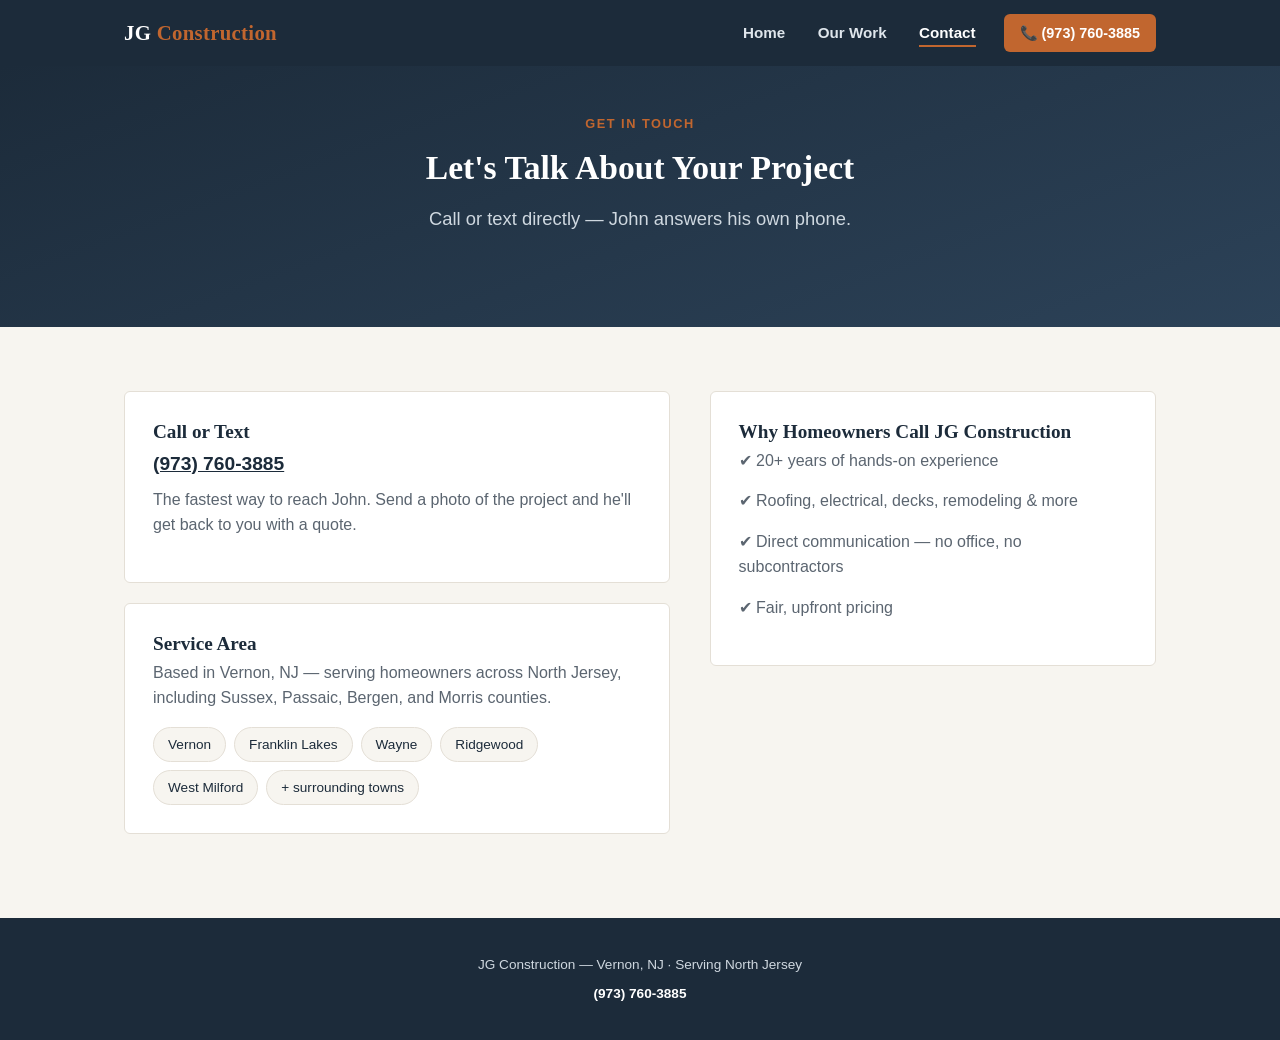
==== contact.html @ a0eb36b0 "Initial JG Construction site: home, work gallery, contact Co-Authored-By: Claude Sonnet 5 <noreply@a" ====
<!DOCTYPE html>
<html lang="en">
<head>
<meta charset="UTF-8">
<meta name="viewport" content="width=device-width, initial-scale=1.0">
<title>Contact | JG Construction</title>
<meta name="description" content="Contact JG Construction for roofing, electrical, deck, and remodeling work in North Jersey. Call or text (973) 760-3885.">
<link rel="stylesheet" href="css/style.css">
</head>
<body>

<header class="site-header">
  <div class="wrap">
    <a class="brand" href="index.html">JG <span>Construction</span></a>
    <div style="display:flex; align-items:center;">
      <nav class="main-nav">
        <a href="index.html">Home</a>
        <a href="work.html">Our Work</a>
        <a href="contact.html" class="active">Contact</a>
      </nav>
      <a class="header-phone" href="tel:9737603885">📞 (973) 760-3885</a>
    </div>
  </div>
</header>

<section class="hero" style="padding: 48px 0 56px;">
  <div class="wrap">
    <div class="eyebrow">Get In Touch</div>
    <h1 style="font-size:2.1rem;">Let's Talk About Your Project</h1>
    <p class="tagline">Call or text directly — John answers his own phone.</p>
  </div>
</section>

<section>
  <div class="wrap contact-grid">
    <div>
      <div class="contact-card">
        <h3>Call or Text</h3>
        <div class="value"><a href="tel:9737603885">(973) 760-3885</a></div>
        <p style="margin-top:10px;">The fastest way to reach John. Send a photo of the project and he'll get back to you with a quote.</p>
      </div>

      <div class="contact-card">
        <h3>Service Area</h3>
        <p>Based in Vernon, NJ — serving homeowners across North Jersey, including Sussex, Passaic, Bergen, and Morris counties.</p>
        <ul class="area-list">
          <li>Vernon</li>
          <li>Franklin Lakes</li>
          <li>Wayne</li>
          <li>Ridgewood</li>
          <li>West Milford</li>
          <li>+ surrounding towns</li>
        </ul>
      </div>
    </div>

    <div>
      <div class="contact-card">
        <h3>Why Homeowners Call JG Construction</h3>
        <p>✔ 20+ years of hands-on experience</p>
        <p>✔ Roofing, electrical, decks, remodeling &amp; more</p>
        <p>✔ Direct communication — no office, no subcontractors</p>
        <p>✔ Fair, upfront pricing</p>
      </div>
    </div>
  </div>
</section>

<footer class="site-footer">
  <div class="wrap">
    <p style="color:#cfd8e0; margin-bottom:8px;">JG Construction — Vernon, NJ &middot; Serving North Jersey</p>
    <a href="tel:9737603885">(973) 760-3885</a>
  </div>
</footer>

</body>
</html>
---- css/style.css ----
/* JG Construction — shared styles */

:root {
  --navy: #1c2b3a;
  --navy-light: #2c4258;
  --cream: #f7f5f0;
  --paper: #ffffff;
  --ink: #23272b;
  --muted: #5b6570;
  --accent: #c1662f;
  --accent-dark: #9e4f22;
  --border: #e4dfd6;
  --radius: 6px;
  --max: 1080px;
}

* { box-sizing: border-box; }

html { scroll-behavior: smooth; }

body {
  margin: 0;
  background: var(--cream);
  color: var(--ink);
  font-family: -apple-system, BlinkMacSystemFont, "Segoe UI", Roboto, Helvetica, Arial, sans-serif;
  line-height: 1.55;
}

h1, h2, h3 {
  font-family: Georgia, "Times New Roman", serif;
  color: var(--navy);
  line-height: 1.2;
  margin: 0 0 0.5em;
}

h1 { font-size: 2.4rem; }
h2 { font-size: 1.8rem; }
h3 { font-size: 1.2rem; }

p { margin: 0 0 1em; color: var(--muted); }

a { color: inherit; }

img { max-width: 100%; display: block; }

.wrap {
  max-width: var(--max);
  margin: 0 auto;
  padding: 0 24px;
}

/* Header / nav */
.site-header {
  background: var(--navy);
  color: #fff;
  position: sticky;
  top: 0;
  z-index: 20;
}

.site-header .wrap {
  display: flex;
  align-items: center;
  justify-content: space-between;
  padding-top: 14px;
  padding-bottom: 14px;
}

.brand {
  font-family: Georgia, serif;
  font-size: 1.3rem;
  font-weight: bold;
  color: #fff;
  text-decoration: none;
  letter-spacing: 0.3px;
}

.brand span { color: var(--accent); }

nav.main-nav a {
  color: #dfe6ec;
  text-decoration: none;
  margin-left: 28px;
  font-size: 0.95rem;
  font-weight: 600;
  padding-bottom: 4px;
  border-bottom: 2px solid transparent;
}

nav.main-nav a:hover,
nav.main-nav a.active {
  color: #fff;
  border-bottom-color: var(--accent);
}

.header-phone {
  display: none;
}

@media (min-width: 640px) {
  .header-phone {
    display: inline-block;
    margin-left: 28px;
    background: var(--accent);
    color: #fff;
    padding: 8px 16px;
    border-radius: var(--radius);
    font-weight: 700;
    text-decoration: none;
    font-size: 0.9rem;
    white-space: nowrap;
  }
  .header-phone:hover { background: var(--accent-dark); }
}

/* Hero */
.hero {
  background: linear-gradient(160deg, var(--navy) 0%, var(--navy-light) 100%);
  color: #fff;
  padding: 72px 0 88px;
}

.hero .wrap { max-width: 760px; text-align: center; }

.hero h1 { color: #fff; font-size: 2.6rem; }

.hero .tagline {
  color: #cfd8e0;
  font-size: 1.15rem;
  margin-bottom: 2em;
}

.hero .eyebrow {
  text-transform: uppercase;
  letter-spacing: 1.5px;
  font-size: 0.8rem;
  color: var(--accent);
  font-weight: 700;
  margin-bottom: 14px;
}

.btn {
  display: inline-block;
  background: var(--accent);
  color: #fff;
  padding: 14px 28px;
  border-radius: var(--radius);
  text-decoration: none;
  font-weight: 700;
  font-size: 1rem;
  transition: background 0.15s ease;
}

.btn:hover { background: var(--accent-dark); }

.btn.secondary {
  background: transparent;
  border: 2px solid rgba(255,255,255,0.5);
  color: #fff;
  margin-left: 12px;
}

.btn.secondary:hover { border-color: #fff; background: rgba(255,255,255,0.08); }

/* Sections */
section { padding: 64px 0; }

section.alt { background: var(--paper); }

.section-head { text-align: center; max-width: 620px; margin: 0 auto 40px; }

.section-head .eyebrow {
  text-transform: uppercase;
  letter-spacing: 1.5px;
  font-size: 0.78rem;
  color: var(--accent);
  font-weight: 700;
  margin-bottom: 10px;
}

/* Services grid */
.grid {
  display: grid;
  grid-template-columns: repeat(auto-fit, minmax(220px, 1fr));
  gap: 24px;
}

.card {
  background: var(--paper);
  border: 1px solid var(--border);
  border-radius: var(--radius);
  padding: 28px 24px;
}

.card .icon { font-size: 1.8rem; margin-bottom: 12px; }

.card h3 { margin-bottom: 8px; }

.card p { margin-bottom: 0; font-size: 0.95rem; }

/* Why us stats */
.stats {
  display: grid;
  grid-template-columns: repeat(auto-fit, minmax(160px, 1fr));
  gap: 24px;
  text-align: center;
  margin-top: 40px;
}

.stat .num {
  font-family: Georgia, serif;
  font-size: 2.2rem;
  color: var(--accent);
  font-weight: bold;
}

.stat .label {
  color: var(--muted);
  font-size: 0.9rem;
  text-transform: uppercase;
  letter-spacing: 0.5px;
}

/* Testimonial */
.testimonial {
  background: var(--navy);
  color: #fff;
  border-radius: var(--radius);
  padding: 40px;
  max-width: 720px;
  margin: 0 auto;
  text-align: center;
}

.testimonial blockquote {
  font-family: Georgia, serif;
  font-size: 1.3rem;
  font-style: italic;
  margin: 0 0 20px;
  color: #fff;
}

.testimonial cite {
  color: var(--accent);
  font-style: normal;
  font-weight: 700;
  font-size: 0.9rem;
}

/* Gallery */
.filter-bar {
  display: flex;
  flex-wrap: wrap;
  gap: 10px;
  justify-content: center;
  margin-bottom: 36px;
}

.filter-bar button {
  background: var(--paper);
  border: 1px solid var(--border);
  border-radius: 999px;
  padding: 8px 18px;
  font-size: 0.9rem;
  font-weight: 600;
  color: var(--navy);
  cursor: pointer;
}

.filter-bar button:hover { border-color: var(--accent); }

.filter-bar button.active {
  background: var(--navy);
  border-color: var(--navy);
  color: #fff;
}

.gallery-grid {
  display: grid;
  grid-template-columns: repeat(auto-fill, minmax(260px, 1fr));
  gap: 20px;
}

.photo-card {
  background: var(--paper);
  border: 1px solid var(--border);
  border-radius: var(--radius);
  overflow: hidden;
}

.photo-card img {
  width: 100%;
  height: 200px;
  object-fit: cover;
}

.photo-card .caption {
  padding: 14px 16px;
}

.photo-card .caption .cat {
  color: var(--accent);
  text-transform: uppercase;
  font-size: 0.72rem;
  font-weight: 700;
  letter-spacing: 0.5px;
}

.photo-card .caption p {
  margin: 6px 0 0;
  font-size: 0.9rem;
  color: var(--ink);
}

.placeholder-card {
  border: 2px dashed var(--border);
  border-radius: var(--radius);
  padding: 36px 20px;
  text-align: center;
  color: var(--muted);
  background: var(--paper);
}

.placeholder-card .icon { font-size: 1.8rem; margin-bottom: 8px; }

/* Contact page */
.contact-grid {
  display: grid;
  grid-template-columns: 1.1fr 0.9fr;
  gap: 40px;
}

@media (max-width: 760px) {
  .contact-grid { grid-template-columns: 1fr; }
}

.contact-card {
  background: var(--paper);
  border: 1px solid var(--border);
  border-radius: var(--radius);
  padding: 28px;
  margin-bottom: 20px;
}

.contact-card h3 { margin-bottom: 6px; }

.contact-card .value {
  font-size: 1.2rem;
  font-weight: 700;
  color: var(--navy);
}

.area-list {
  list-style: none;
  padding: 0;
  margin: 0;
  display: flex;
  flex-wrap: wrap;
  gap: 8px;
}

.area-list li {
  background: var(--cream);
  border: 1px solid var(--border);
  padding: 6px 14px;
  border-radius: 999px;
  font-size: 0.85rem;
  color: var(--navy);
}

/* Footer */
footer.site-footer {
  background: var(--navy);
  color: #cfd8e0;
  padding: 36px 0;
  text-align: center;
  font-size: 0.85rem;
}

footer.site-footer a { color: #fff; text-decoration: none; font-weight: 600; }

/* Mobile nav simplification */
@media (max-width: 560px) {
  nav.main-nav a { margin-left: 14px; font-size: 0.85rem; }
  .hero h1 { font-size: 2rem; }
  .btn.secondary { display: block; margin: 12px auto 0; width: fit-content; }
}
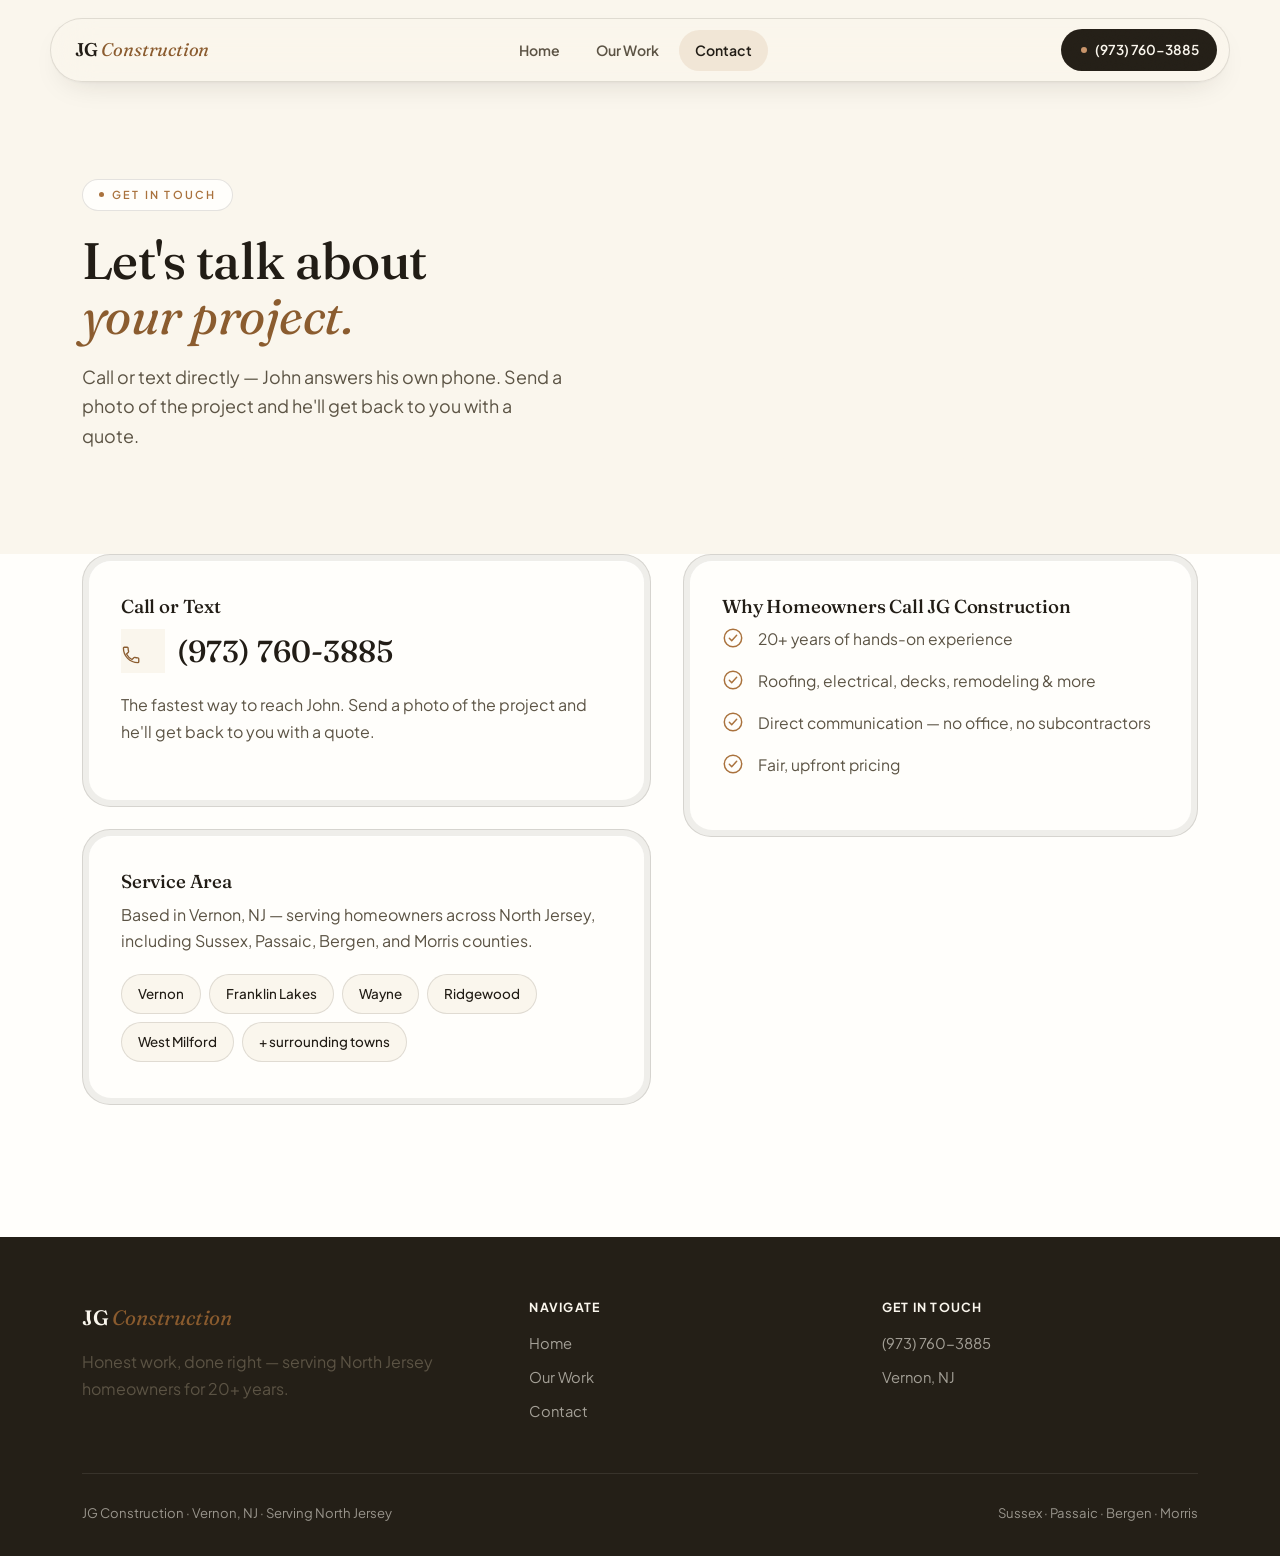
==== commit 93aabcef: "Promote Premium redesign to live site, group before/after into project cards, add bathroom project, " ====
--- a/contact.html
+++ b/contact.html
@@ -5,62 +5,102 @@
 <meta name="viewport" content="width=device-width, initial-scale=1.0">
 <title>Contact | JG Construction</title>
 <meta name="description" content="Contact JG Construction for roofing, electrical, deck, and remodeling work in North Jersey. Call or text (973) 760-3885.">
+<link rel="preconnect" href="https://fonts.googleapis.com">
+<link rel="preconnect" href="https://fonts.gstatic.com" crossorigin>
+<link href="https://fonts.googleapis.com/css2?family=Fraunces:ital,opsz,wght@0,9..144,300;0,9..144,400;0,9..144,500;0,9..144,600;0,9..144,700;1,9..144,400;1,9..144,500&family=Plus+Jakarta+Sans:wght@400;500;600;700;800&display=swap" rel="stylesheet">
 <link rel="stylesheet" href="css/style.css">
 </head>
 <body>
 
-<header class="site-header">
-  <div class="wrap">
-    <a class="brand" href="index.html">JG <span>Construction</span></a>
-    <div style="display:flex; align-items:center;">
-      <nav class="main-nav">
-        <a href="index.html">Home</a>
-        <a href="work.html">Our Work</a>
-        <a href="contact.html" class="active">Contact</a>
-      </nav>
-      <a class="header-phone" href="tel:9737603885">📞 (973) 760-3885</a>
+<div class="grain"></div>
+
+<div class="nav-shell">
+  <div class="nav-island">
+    <a class="brand" href="index.html">JG <em>Construction</em></a>
+    <nav class="main-nav">
+      <a href="index.html">Home</a>
+      <a href="work.html">Our Work</a>
+      <a href="contact.html" class="active">Contact</a>
+    </nav>
+    <div class="nav-cta">
+      <a class="header-phone" href="tel:9737603885"><span class="dot"></span>(973) 760-3885</a>
+      <button class="hamburger" aria-label="Toggle menu"><span></span><span></span><span></span></button>
     </div>
   </div>
-</header>
+</div>
 
-<section class="hero" style="padding: 48px 0 56px;">
+<div class="mobile-menu">
+  <a href="index.html">Home</a>
+  <a href="work.html">Our Work</a>
+  <a href="contact.html">Contact</a>
+  <a class="m-phone" href="tel:9737603885">(973) 760-3885</a>
+</div>
+
+<section class="hero" style="padding-bottom: 64px;">
   <div class="wrap">
-    <div class="eyebrow">Get In Touch</div>
-    <h1 style="font-size:2.1rem;">Let's Talk About Your Project</h1>
-    <p class="tagline">Call or text directly — John answers his own phone.</p>
+    <div class="hero-copy reveal is-visible" style="max-width:640px;">
+      <div class="eyebrow">Get In Touch</div>
+      <h1 style="font-size:clamp(2.3rem, 4vw, 3.4rem);">Let's talk about<br><em>your project.</em></h1>
+      <p class="lede">Call or text directly — John answers his own phone. Send a photo of the project and he'll get back to you with a quote.</p>
+    </div>
   </div>
 </section>
 
-<section>
+<section class="paper" style="padding-top:0;">
   <div class="wrap contact-grid">
     <div>
-      <div class="contact-card">
-        <h3>Call or Text</h3>
-        <div class="value"><a href="tel:9737603885">(973) 760-3885</a></div>
-        <p style="margin-top:10px;">The fastest way to reach John. Send a photo of the project and he'll get back to you with a quote.</p>
+      <div class="contact-card reveal">
+        <div class="card-inner">
+          <h3>Call or Text</h3>
+          <a class="value" href="tel:9737603885">
+            <span class="icon-circle" style="background:var(--cream); width:44px; height:44px;">
+              <svg viewBox="0 0 24 24" fill="none" stroke="#8A5B2E" stroke-width="1.6" stroke-linecap="round" stroke-linejoin="round" style="width:20px;height:20px;"><path d="M6.6 10.8c1.4 2.8 3.8 5.2 6.6 6.6l2.2-2.2c.3-.3.7-.4 1.1-.3 1.2.4 2.5.6 3.8.6.6 0 1 .4 1 1v3.6c0 .6-.4 1-1 1C10.6 21.1 2.9 13.4 2.9 3.7c0-.6.4-1 1-1h3.6c.6 0 1 .4 1 1 0 1.3.2 2.6.6 3.8.1.4 0 .8-.3 1.1L6.6 10.8Z"/></svg>
+            </span>
+            (973) 760-3885
+          </a>
+          <p style="margin-top:16px;">The fastest way to reach John. Send a photo of the project and he'll get back to you with a quote.</p>
+        </div>
       </div>
 
-      <div class="contact-card">
-        <h3>Service Area</h3>
-        <p>Based in Vernon, NJ — serving homeowners across North Jersey, including Sussex, Passaic, Bergen, and Morris counties.</p>
-        <ul class="area-list">
-          <li>Vernon</li>
-          <li>Franklin Lakes</li>
-          <li>Wayne</li>
-          <li>Ridgewood</li>
-          <li>West Milford</li>
-          <li>+ surrounding towns</li>
-        </ul>
+      <div class="contact-card reveal reveal-2">
+        <div class="card-inner">
+          <h3>Service Area</h3>
+          <p>Based in Vernon, NJ — serving homeowners across North Jersey, including Sussex, Passaic, Bergen, and Morris counties.</p>
+          <ul class="area-list">
+            <li>Vernon</li>
+            <li>Franklin Lakes</li>
+            <li>Wayne</li>
+            <li>Ridgewood</li>
+            <li>West Milford</li>
+            <li>+ surrounding towns</li>
+          </ul>
+        </div>
       </div>
     </div>
 
     <div>
-      <div class="contact-card">
-        <h3>Why Homeowners Call JG Construction</h3>
-        <p>✔ 20+ years of hands-on experience</p>
-        <p>✔ Roofing, electrical, decks, remodeling &amp; more</p>
-        <p>✔ Direct communication — no office, no subcontractors</p>
-        <p>✔ Fair, upfront pricing</p>
+      <div class="contact-card reveal reveal-3">
+        <div class="card-inner">
+          <h3>Why Homeowners Call JG Construction</h3>
+          <div class="check-list">
+            <div class="check-item">
+              <svg viewBox="0 0 24 24" fill="none" stroke="currentColor" stroke-width="1.6" stroke-linecap="round" stroke-linejoin="round"><circle cx="12" cy="12" r="9.5"/><path d="m8 12.3 2.6 2.6 5.4-5.8"/></svg>
+              <span>20+ years of hands-on experience</span>
+            </div>
+            <div class="check-item">
+              <svg viewBox="0 0 24 24" fill="none" stroke="currentColor" stroke-width="1.6" stroke-linecap="round" stroke-linejoin="round"><circle cx="12" cy="12" r="9.5"/><path d="m8 12.3 2.6 2.6 5.4-5.8"/></svg>
+              <span>Roofing, electrical, decks, remodeling &amp; more</span>
+            </div>
+            <div class="check-item">
+              <svg viewBox="0 0 24 24" fill="none" stroke="currentColor" stroke-width="1.6" stroke-linecap="round" stroke-linejoin="round"><circle cx="12" cy="12" r="9.5"/><path d="m8 12.3 2.6 2.6 5.4-5.8"/></svg>
+              <span>Direct communication — no office, no subcontractors</span>
+            </div>
+            <div class="check-item">
+              <svg viewBox="0 0 24 24" fill="none" stroke="currentColor" stroke-width="1.6" stroke-linecap="round" stroke-linejoin="round"><circle cx="12" cy="12" r="9.5"/><path d="m8 12.3 2.6 2.6 5.4-5.8"/></svg>
+              <span>Fair, upfront pricing</span>
+            </div>
+          </div>
+        </div>
       </div>
     </div>
   </div>
@@ -68,10 +108,30 @@
 
 <footer class="site-footer">
   <div class="wrap">
-    <p style="color:#cfd8e0; margin-bottom:8px;">JG Construction — Vernon, NJ &middot; Serving North Jersey</p>
-    <a href="tel:9737603885">(973) 760-3885</a>
+    <div class="footer-grid">
+      <div>
+        <a class="brand" href="index.html">JG <em>Construction</em></a>
+        <p>Honest work, done right — serving North Jersey homeowners for 20+ years.</p>
+      </div>
+      <div class="footer-col">
+        <h4>Navigate</h4>
+        <a href="index.html">Home</a>
+        <a href="work.html">Our Work</a>
+        <a href="contact.html">Contact</a>
+      </div>
+      <div class="footer-col">
+        <h4>Get In Touch</h4>
+        <a href="tel:9737603885">(973) 760-3885</a>
+        <p>Vernon, NJ</p>
+      </div>
+    </div>
+    <div class="footer-bottom">
+      <span>JG Construction &middot; Vernon, NJ &middot; Serving North Jersey</span>
+      <span>Sussex &middot; Passaic &middot; Bergen &middot; Morris</span>
+    </div>
   </div>
 </footer>
 
+<script src="js/motion.js"></script>
 </body>
 </html>
--- a/css/style.css
+++ b/css/style.css
@@ -1,359 +1,879 @@
-/* JG Construction — shared styles */
+/* ==========================================================================
+   JG Construction — Premium / High-End redesign
+   Editorial Luxury vibe · Asymmetrical Bento + Editorial Split layout
+   ========================================================================== */
 
 :root {
-  --navy: #1c2b3a;
-  --navy-light: #2c4258;
-  --cream: #f7f5f0;
-  --paper: #ffffff;
-  --ink: #23272b;
-  --muted: #5b6570;
-  --accent: #c1662f;
-  --accent-dark: #9e4f22;
-  --border: #e4dfd6;
-  --radius: 6px;
-  --max: 1080px;
+  /* Warm editorial palette — espresso, brass, cream. No navy, no orange-red. */
+  --cream:        #FAF6ED;
+  --paper:        #FFFEFB;
+  --ink:          #211C15;
+  --ink-soft:     #5B5344;
+  --ink-faint:    #8A8171;
+  --espresso:     #241F17;
+  --espresso-2:   #332B1F;
+  --brass:        #A9713C;
+  --brass-dark:   #8A5B2E;
+  --brass-light:  #C9946A;
+  --hairline:     rgba(33, 28, 21, 0.12);
+  --hairline-soft:rgba(33, 28, 21, 0.07);
+  --hairline-inv: rgba(250, 246, 237, 0.16);
+  --hairline-inv-soft: rgba(250, 246, 237, 0.09);
+
+  --radius-lg: 28px;
+  --radius-md: 20px;
+  --radius-sm: 12px;
+  --radius-pill: 999px;
+
+  --max: 1180px;
+  --ease: cubic-bezier(0.32, 0.72, 0, 1);
+  --ease-soft: cubic-bezier(0.16, 1, 0.3, 1);
 }
 
 * { box-sizing: border-box; }
 
-html { scroll-behavior: smooth; }
+html {
+  scroll-behavior: smooth;
+}
 
 body {
   margin: 0;
   background: var(--cream);
+  color: var(--ink-soft);
+  font-family: "Plus Jakarta Sans", -apple-system, BlinkMacSystemFont, "Segoe UI", sans-serif;
+  font-size: 16px;
+  line-height: 1.65;
+  -webkit-font-smoothing: antialiased;
+  overflow-x: hidden;
+}
+
+h1, h2, h3, h4 {
+  font-family: "Fraunces", Georgia, serif;
   color: var(--ink);
-  font-family: -apple-system, BlinkMacSystemFont, "Segoe UI", Roboto, Helvetica, Arial, sans-serif;
-  line-height: 1.55;
-}
-
-h1, h2, h3 {
-  font-family: Georgia, "Times New Roman", serif;
-  color: var(--navy);
-  line-height: 1.2;
+  line-height: 1.08;
+  font-weight: 500;
+  letter-spacing: -0.01em;
   margin: 0 0 0.5em;
 }
 
-h1 { font-size: 2.4rem; }
-h2 { font-size: 1.8rem; }
-h3 { font-size: 1.2rem; }
-
-p { margin: 0 0 1em; color: var(--muted); }
-
-a { color: inherit; }
+h1 em, h2 em, .serif-italic {
+  font-style: italic;
+  font-weight: 400;
+  color: var(--brass-dark);
+}
+
+p { margin: 0 0 1.2em; color: var(--ink-soft); }
+
+a { color: inherit; text-decoration: none; }
 
 img { max-width: 100%; display: block; }
 
 .wrap {
   max-width: var(--max);
   margin: 0 auto;
-  padding: 0 24px;
-}
-
-/* Header / nav */
-.site-header {
-  background: var(--navy);
-  color: #fff;
+  padding: 0 32px;
+}
+
+.eyebrow {
+  display: inline-flex;
+  align-items: center;
+  gap: 8px;
+  text-transform: uppercase;
+  letter-spacing: 0.2em;
+  font-size: 11px;
+  font-weight: 600;
+  color: var(--brass);
+  padding: 6px 16px;
+  border: 1px solid var(--hairline);
+  border-radius: var(--radius-pill);
+  background: var(--paper);
+  margin-bottom: 22px;
+}
+
+.eyebrow::before {
+  content: "";
+  width: 5px;
+  height: 5px;
+  border-radius: 50%;
+  background: var(--brass);
+  flex-shrink: 0;
+}
+
+.eyebrow.on-dark {
+  background: rgba(250,246,237,0.06);
+  border-color: var(--hairline-inv);
+  color: var(--brass-light);
+}
+
+/* ---------------- Fluid Island Nav ---------------- */
+.nav-shell {
   position: sticky;
   top: 0;
-  z-index: 20;
-}
-
-.site-header .wrap {
+  z-index: 50;
+  padding: 18px 20px 0;
+  pointer-events: none;
+}
+
+.nav-island {
+  pointer-events: auto;
+  max-width: var(--max);
+  margin: 0 auto;
   display: flex;
   align-items: center;
   justify-content: space-between;
-  padding-top: 14px;
-  padding-bottom: 14px;
+  gap: 20px;
+  background: rgba(250, 246, 237, 0.72);
+  backdrop-filter: blur(20px) saturate(160%);
+  -webkit-backdrop-filter: blur(20px) saturate(160%);
+  border: 1px solid var(--hairline);
+  border-radius: var(--radius-pill);
+  padding: 10px 12px 10px 24px;
+  box-shadow: 0 1px 2px rgba(33,28,21,0.03), 0 12px 32px -16px rgba(33,28,21,0.18);
+  transition: background 0.4s var(--ease);
 }
 
 .brand {
-  font-family: Georgia, serif;
-  font-size: 1.3rem;
-  font-weight: bold;
-  color: #fff;
-  text-decoration: none;
-  letter-spacing: 0.3px;
-}
-
-.brand span { color: var(--accent); }
-
-nav.main-nav a {
-  color: #dfe6ec;
-  text-decoration: none;
-  margin-left: 28px;
-  font-size: 0.95rem;
+  font-family: "Fraunces", serif;
+  font-size: 1.15rem;
   font-weight: 600;
-  padding-bottom: 4px;
-  border-bottom: 2px solid transparent;
-}
-
-nav.main-nav a:hover,
-nav.main-nav a.active {
-  color: #fff;
-  border-bottom-color: var(--accent);
+  color: var(--ink);
+  letter-spacing: -0.01em;
+  white-space: nowrap;
+}
+
+.brand em { font-style: italic; font-weight: 400; color: var(--brass-dark); }
+
+.main-nav {
+  display: none;
+  align-items: center;
+  gap: 4px;
+}
+
+.main-nav a {
+  color: var(--ink-soft);
+  font-size: 0.88rem;
+  font-weight: 600;
+  padding: 9px 16px;
+  border-radius: var(--radius-pill);
+  transition: color 0.3s var(--ease), background 0.3s var(--ease);
+}
+
+.main-nav a:hover { color: var(--ink); background: var(--hairline-soft); }
+
+.main-nav a.active { color: var(--ink); background: rgba(169,113,60,0.12); }
+
+.nav-cta {
+  display: flex;
+  align-items: center;
+  gap: 10px;
 }
 
 .header-phone {
   display: none;
-}
-
-@media (min-width: 640px) {
-  .header-phone {
-    display: inline-block;
-    margin-left: 28px;
-    background: var(--accent);
-    color: #fff;
-    padding: 8px 16px;
-    border-radius: var(--radius);
-    font-weight: 700;
-    text-decoration: none;
-    font-size: 0.9rem;
-    white-space: nowrap;
-  }
-  .header-phone:hover { background: var(--accent-dark); }
-}
-
-/* Hero */
-.hero {
-  background: linear-gradient(160deg, var(--navy) 0%, var(--navy-light) 100%);
-  color: #fff;
-  padding: 72px 0 88px;
-}
-
-.hero .wrap { max-width: 760px; text-align: center; }
-
-.hero h1 { color: #fff; font-size: 2.6rem; }
-
-.hero .tagline {
-  color: #cfd8e0;
-  font-size: 1.15rem;
-  margin-bottom: 2em;
-}
-
-.hero .eyebrow {
-  text-transform: uppercase;
-  letter-spacing: 1.5px;
-  font-size: 0.8rem;
-  color: var(--accent);
-  font-weight: 700;
-  margin-bottom: 14px;
-}
-
+  align-items: center;
+  gap: 8px;
+  background: var(--espresso);
+  color: var(--cream);
+  padding: 10px 18px 10px 20px;
+  border-radius: var(--radius-pill);
+  font-weight: 600;
+  font-size: 0.85rem;
+  white-space: nowrap;
+  transition: transform 0.4s var(--ease), background 0.4s var(--ease);
+}
+
+.header-phone .dot {
+  width: 6px; height: 6px; border-radius: 50%;
+  background: var(--brass-light);
+  flex-shrink: 0;
+}
+
+.header-phone:hover { background: var(--brass-dark); transform: translateY(-1px); }
+
+.hamburger {
+  width: 44px;
+  height: 44px;
+  border-radius: 50%;
+  border: 1px solid var(--hairline);
+  background: var(--paper);
+  display: inline-flex;
+  align-items: center;
+  justify-content: center;
+  cursor: pointer;
+  position: relative;
+  flex-shrink: 0;
+}
+
+.hamburger span {
+  position: absolute;
+  width: 16px;
+  height: 1.5px;
+  background: var(--ink);
+  border-radius: 2px;
+  transition: transform 0.45s var(--ease), opacity 0.3s var(--ease), top 0.45s var(--ease);
+}
+
+.hamburger span:nth-child(1) { top: 17px; }
+.hamburger span:nth-child(2) { top: 23px; }
+.hamburger span:nth-child(3) { top: 29px; }
+
+.nav-open .hamburger span:nth-child(1) { top: 22px; transform: rotate(45deg); }
+.nav-open .hamburger span:nth-child(2) { opacity: 0; }
+.nav-open .hamburger span:nth-child(3) { top: 22px; transform: rotate(-45deg); }
+
+@media (min-width: 900px) {
+  .main-nav { display: flex; }
+  .header-phone { display: inline-flex; }
+  .hamburger { display: none; }
+}
+
+/* Mobile full-screen menu */
+.mobile-menu {
+  position: fixed;
+  inset: 0;
+  z-index: 49;
+  background: rgba(36, 31, 23, 0.88);
+  backdrop-filter: blur(28px);
+  -webkit-backdrop-filter: blur(28px);
+  display: flex;
+  flex-direction: column;
+  align-items: center;
+  justify-content: center;
+  gap: 6px;
+  opacity: 0;
+  visibility: hidden;
+  transition: opacity 0.5s var(--ease), visibility 0.5s;
+}
+
+.nav-open .mobile-menu {
+  opacity: 1;
+  visibility: visible;
+}
+
+.mobile-menu a {
+  font-family: "Fraunces", serif;
+  font-size: 2.1rem;
+  font-weight: 500;
+  color: var(--cream);
+  padding: 12px 0;
+  opacity: 0;
+  transform: translateY(28px);
+  transition: transform 0.6s var(--ease-soft), opacity 0.6s var(--ease-soft);
+}
+
+.nav-open .mobile-menu a { opacity: 1; transform: translateY(0); }
+
+.nav-open .mobile-menu a:nth-child(1) { transition-delay: 0.1s; }
+.nav-open .mobile-menu a:nth-child(2) { transition-delay: 0.18s; }
+.nav-open .mobile-menu a:nth-child(3) { transition-delay: 0.26s; }
+.nav-open .mobile-menu a:nth-child(4) { transition-delay: 0.34s; }
+
+.mobile-menu .m-phone {
+  margin-top: 20px;
+  font-family: "Plus Jakarta Sans", sans-serif;
+  font-size: 0.95rem;
+  color: var(--brass-light);
+  border: 1px solid var(--hairline-inv);
+  padding: 12px 26px;
+  border-radius: var(--radius-pill);
+}
+
+@media (min-width: 900px) {
+  .mobile-menu { display: none; }
+}
+
+/* ---------------- Grain overlay ---------------- */
+.grain {
+  position: fixed;
+  inset: 0;
+  z-index: 60;
+  pointer-events: none;
+  opacity: 0.035;
+  mix-blend-mode: overlay;
+  background-image: url("data:image/svg+xml,%3Csvg xmlns='http://www.w3.org/2000/svg' width='180' height='180'%3E%3Cfilter id='n'%3E%3CfeTurbulence type='fractalNoise' baseFrequency='0.85' numOctaves='2' stitchTiles='stitch'/%3E%3C/filter%3E%3Crect width='100%25' height='100%25' filter='url(%23n)'/%3E%3C/svg%3E");
+}
+
+/* ---------------- Buttons ---------------- */
 .btn {
-  display: inline-block;
-  background: var(--accent);
-  color: #fff;
-  padding: 14px 28px;
-  border-radius: var(--radius);
-  text-decoration: none;
-  font-weight: 700;
-  font-size: 1rem;
-  transition: background 0.15s ease;
-}
-
-.btn:hover { background: var(--accent-dark); }
+  display: inline-flex;
+  align-items: center;
+  gap: 14px;
+  background: var(--espresso);
+  color: var(--cream);
+  padding: 8px 8px 8px 26px;
+  border-radius: var(--radius-pill);
+  font-weight: 600;
+  font-size: 0.95rem;
+  border: 1px solid transparent;
+  transition: transform 0.45s var(--ease), background 0.45s var(--ease), box-shadow 0.45s var(--ease);
+  cursor: pointer;
+}
+
+.btn .icon-circle {
+  width: 40px;
+  height: 40px;
+  border-radius: 50%;
+  background: var(--brass);
+  display: inline-flex;
+  align-items: center;
+  justify-content: center;
+  flex-shrink: 0;
+  transition: transform 0.45s var(--ease), background 0.45s var(--ease);
+}
+
+.btn .icon-circle svg { width: 16px; height: 16px; }
+
+.btn:hover { background: var(--espresso-2); box-shadow: 0 16px 32px -16px rgba(33,28,21,0.4); }
+.btn:hover .icon-circle { transform: translate(2px, -2px) scale(1.06); background: var(--brass-light); }
+.btn:active { transform: scale(0.98); }
 
 .btn.secondary {
   background: transparent;
-  border: 2px solid rgba(255,255,255,0.5);
-  color: #fff;
-  margin-left: 12px;
-}
-
-.btn.secondary:hover { border-color: #fff; background: rgba(255,255,255,0.08); }
-
-/* Sections */
-section { padding: 64px 0; }
-
-section.alt { background: var(--paper); }
-
-.section-head { text-align: center; max-width: 620px; margin: 0 auto 40px; }
-
-.section-head .eyebrow {
+  color: var(--ink);
+  border: 1px solid var(--hairline);
+  padding: 12px 26px;
+}
+
+.btn.secondary .icon-circle { display: none; }
+.btn.secondary:hover { background: var(--paper); border-color: var(--ink-faint); box-shadow: none; }
+
+.btn.on-dark { background: var(--brass); }
+.btn.on-dark:hover { background: var(--brass-light); }
+
+.btn-row {
+  display: flex;
+  flex-wrap: wrap;
+  align-items: center;
+  gap: 14px;
+}
+
+/* ---------------- Sections & rhythm ---------------- */
+section { padding: 110px 0; position: relative; }
+
+section.tight { padding: 70px 0; }
+
+section.dark {
+  background: var(--espresso);
+  color: var(--cream);
+}
+
+section.dark h2, section.dark h3, section.dark p { color: var(--cream); }
+section.dark p { color: rgba(250,246,237,0.66); }
+
+section.paper { background: var(--paper); }
+
+.section-head {
+  max-width: 640px;
+  margin: 0 0 56px;
+}
+
+.section-head.center { margin-left: auto; margin-right: auto; text-align: center; }
+
+.section-head h2 { font-size: clamp(2rem, 3.2vw, 2.9rem); }
+
+/* ---------------- Reveal-on-scroll ---------------- */
+.reveal {
+  opacity: 0;
+  transform: translateY(36px);
+  filter: blur(6px);
+  transition: opacity 0.9s var(--ease-soft), transform 0.9s var(--ease-soft), filter 0.9s var(--ease-soft);
+}
+
+.reveal.is-visible {
+  opacity: 1;
+  transform: translateY(0);
+  filter: blur(0);
+}
+
+.reveal-1 { transition-delay: 0.08s; }
+.reveal-2 { transition-delay: 0.16s; }
+.reveal-3 { transition-delay: 0.24s; }
+.reveal-4 { transition-delay: 0.32s; }
+.reveal-5 { transition-delay: 0.4s; }
+.reveal-6 { transition-delay: 0.48s; }
+
+/* ---------------- Hero (Editorial Split) ---------------- */
+.hero {
+  padding: 64px 0 72px;
+  background: var(--cream);
+  overflow: hidden;
+}
+
+.hero-grid {
+  display: grid;
+  grid-template-columns: 1fr;
+  gap: 48px;
+  align-items: center;
+}
+
+.hero-copy h1 {
+  font-size: clamp(2.6rem, 5.4vw, 4.4rem);
+  margin-bottom: 0.35em;
+}
+
+.hero-copy .lede {
+  font-size: 1.12rem;
+  max-width: 480px;
+  color: var(--ink-soft);
+  margin-bottom: 2.2em;
+}
+
+.hero-media {
+  position: relative;
+}
+
+/* Double-bezel image frame */
+.frame {
+  background: var(--paper);
+  border: 1px solid var(--hairline);
+  border-radius: var(--radius-lg);
+  padding: 10px;
+  box-shadow: 0 1px 1px rgba(33,28,21,0.03), 0 40px 80px -32px rgba(33,28,21,0.28);
+}
+
+.frame .frame-inner {
+  border-radius: calc(var(--radius-lg) - 10px);
+  overflow: hidden;
+  position: relative;
+  box-shadow: inset 0 1px 1px rgba(255,255,255,0.5);
+}
+
+.frame .frame-inner img {
+  width: 100%;
+  height: 100%;
+  object-fit: cover;
+  display: block;
+}
+
+.hero-media .frame { transform: rotate(1.2deg); }
+.hero-media .frame .frame-inner { aspect-ratio: 4/5; }
+
+.hero-media .tag-float {
+  position: absolute;
+  bottom: -22px;
+  left: -22px;
+  background: var(--espresso);
+  color: var(--cream);
+  padding: 16px 22px;
+  border-radius: var(--radius-md);
+  box-shadow: 0 24px 48px -20px rgba(33,28,21,0.45);
+  max-width: 230px;
+  transform: rotate(-2deg);
+}
+
+.hero-media .tag-float .num {
+  font-family: "Fraunces", serif;
+  font-size: 1.9rem;
+  color: var(--brass-light);
+  line-height: 1;
+  margin-bottom: 4px;
+}
+
+.hero-media .tag-float .lbl {
+  font-size: 0.76rem;
+  color: rgba(250,246,237,0.7);
   text-transform: uppercase;
-  letter-spacing: 1.5px;
+  letter-spacing: 0.08em;
+}
+
+@media (min-width: 860px) {
+  .hero-grid { grid-template-columns: 1.05fr 0.95fr; gap: 60px; }
+  .hero { padding: 96px 0 80px; }
+}
+
+/* ---------------- Bento services grid ---------------- */
+.bento {
+  display: grid;
+  grid-template-columns: 1fr;
+  gap: 22px;
+}
+
+@media (min-width: 700px) {
+  .bento { grid-template-columns: repeat(2, 1fr); }
+}
+
+@media (min-width: 1000px) {
+  .bento { grid-template-columns: repeat(4, 1fr); }
+  .bento .card:nth-child(1),
+  .bento .card:nth-child(2) { grid-column: span 2; }
+}
+
+/* Double-bezel card */
+.card {
+  background: var(--hairline-soft);
+  border: 1px solid var(--hairline);
+  border-radius: var(--radius-lg);
+  padding: 6px;
+  transition: transform 0.5s var(--ease), box-shadow 0.5s var(--ease);
+}
+
+.card:hover { transform: translateY(-5px); box-shadow: 0 30px 60px -30px rgba(33,28,21,0.28); }
+
+.card-inner {
+  background: var(--paper);
+  border-radius: calc(var(--radius-lg) - 6px);
+  padding: 34px 28px;
+  height: 100%;
+  box-shadow: inset 0 1px 1px rgba(255,255,255,0.6);
+}
+
+.card .icon-badge {
+  width: 52px;
+  height: 52px;
+  border-radius: 16px;
+  background: var(--cream);
+  border: 1px solid var(--hairline);
+  display: inline-flex;
+  align-items: center;
+  justify-content: center;
+  margin-bottom: 20px;
+  color: var(--brass-dark);
+}
+
+.card .icon-badge svg { width: 24px; height: 24px; stroke-width: 1.4; }
+
+.card h3 { font-size: 1.24rem; margin-bottom: 10px; }
+
+.card p { font-size: 0.95rem; margin-bottom: 0; }
+
+.bento .card:nth-child(1) .card-inner,
+.bento .card:nth-child(2) .card-inner { padding: 40px 34px; }
+
+/* ---------------- Stats ---------------- */
+.stats-row {
+  display: grid;
+  grid-template-columns: 1fr;
+  gap: 1px;
+  background: var(--hairline-inv);
+  border: 1px solid var(--hairline-inv);
+  border-radius: var(--radius-lg);
+  overflow: hidden;
+}
+
+@media (min-width: 700px) {
+  .stats-row { grid-template-columns: repeat(3, 1fr); }
+}
+
+.stat-cell {
+  background: var(--espresso);
+  padding: 44px 32px;
+  text-align: center;
+}
+
+.stat-cell .num {
+  font-family: "Fraunces", serif;
+  font-style: italic;
+  font-size: clamp(2.2rem, 3.4vw, 3rem);
+  color: var(--brass-light);
+  margin-bottom: 6px;
+}
+
+.stat-cell .lbl {
   font-size: 0.78rem;
-  color: var(--accent);
-  font-weight: 700;
-  margin-bottom: 10px;
-}
-
-/* Services grid */
-.grid {
-  display: grid;
-  grid-template-columns: repeat(auto-fit, minmax(220px, 1fr));
-  gap: 24px;
-}
-
-.card {
-  background: var(--paper);
-  border: 1px solid var(--border);
-  border-radius: var(--radius);
-  padding: 28px 24px;
-}
-
-.card .icon { font-size: 1.8rem; margin-bottom: 12px; }
-
-.card h3 { margin-bottom: 8px; }
-
-.card p { margin-bottom: 0; font-size: 0.95rem; }
-
-/* Why us stats */
-.stats {
-  display: grid;
-  grid-template-columns: repeat(auto-fit, minmax(160px, 1fr));
-  gap: 24px;
-  text-align: center;
-  margin-top: 40px;
-}
-
-.stat .num {
-  font-family: Georgia, serif;
-  font-size: 2.2rem;
-  color: var(--accent);
-  font-weight: bold;
-}
-
-.stat .label {
-  color: var(--muted);
-  font-size: 0.9rem;
   text-transform: uppercase;
-  letter-spacing: 0.5px;
-}
-
-/* Testimonial */
-.testimonial {
-  background: var(--navy);
-  color: #fff;
-  border-radius: var(--radius);
-  padding: 40px;
-  max-width: 720px;
+  letter-spacing: 0.12em;
+  color: rgba(250,246,237,0.6);
+}
+
+/* ---------------- Testimonial ---------------- */
+.testimonial-wrap {
+  max-width: 760px;
   margin: 0 auto;
   text-align: center;
 }
 
-.testimonial blockquote {
-  font-family: Georgia, serif;
-  font-size: 1.3rem;
+.testimonial-wrap .quote-mark {
+  font-family: "Fraunces", serif;
+  font-size: 5rem;
+  line-height: 1;
+  color: var(--brass);
+  opacity: 0.5;
+  margin-bottom: -10px;
+}
+
+.testimonial-wrap blockquote {
+  font-family: "Fraunces", serif;
+  font-weight: 400;
   font-style: italic;
-  margin: 0 0 20px;
-  color: #fff;
-}
-
-.testimonial cite {
-  color: var(--accent);
+  font-size: clamp(1.4rem, 2.4vw, 2rem);
+  color: var(--ink);
+  margin: 0 0 28px;
+  line-height: 1.42;
+}
+
+.testimonial-wrap cite {
   font-style: normal;
   font-weight: 700;
-  font-size: 0.9rem;
-}
-
-/* Gallery */
+  font-size: 0.85rem;
+  text-transform: uppercase;
+  letter-spacing: 0.1em;
+  color: var(--brass-dark);
+}
+
+/* ---------------- CTA band ---------------- */
+.cta-band {
+  text-align: center;
+  border-radius: var(--radius-lg);
+  padding: 80px 40px;
+  background: linear-gradient(160deg, var(--espresso) 0%, var(--espresso-2) 100%);
+  position: relative;
+  overflow: hidden;
+}
+
+.cta-band::before {
+  content: "";
+  position: absolute;
+  inset: 0;
+  background: radial-gradient(circle at 80% 0%, rgba(169,113,60,0.25), transparent 60%);
+  pointer-events: none;
+}
+
+.cta-band h2 { color: var(--cream); max-width: 560px; margin-left: auto; margin-right: auto; }
+.cta-band p { color: rgba(250,246,237,0.66); max-width: 460px; margin-left: auto; margin-right: auto; }
+.cta-band .btn-row { justify-content: center; }
+
+/* ---------------- Footer ---------------- */
+.site-footer {
+  background: var(--espresso);
+  color: rgba(250,246,237,0.55);
+  padding: 64px 0 32px;
+}
+
+.footer-grid {
+  display: grid;
+  grid-template-columns: 1fr;
+  gap: 36px;
+  padding-bottom: 40px;
+  border-bottom: 1px solid var(--hairline-inv-soft);
+  margin-bottom: 28px;
+}
+
+@media (min-width: 700px) {
+  .footer-grid { grid-template-columns: 1.3fr 1fr 1fr; }
+}
+
+.footer-grid .brand { color: var(--cream); display: block; margin-bottom: 14px; font-size: 1.3rem; }
+
+.footer-col h4 {
+  color: var(--cream);
+  font-family: "Plus Jakarta Sans", sans-serif;
+  font-weight: 700;
+  font-size: 0.78rem;
+  text-transform: uppercase;
+  letter-spacing: 0.1em;
+  margin-bottom: 16px;
+}
+
+.footer-col a, .footer-col p { display: block; color: rgba(250,246,237,0.6); font-size: 0.92rem; margin-bottom: 10px; }
+.footer-col a:hover { color: var(--brass-light); }
+
+.footer-bottom {
+  display: flex;
+  flex-wrap: wrap;
+  justify-content: space-between;
+  gap: 10px;
+  font-size: 0.82rem;
+}
+
+/* ---------------- Filter bar (Our Work) ---------------- */
 .filter-bar {
   display: flex;
   flex-wrap: wrap;
   gap: 10px;
-  justify-content: center;
-  margin-bottom: 36px;
+  margin-bottom: 48px;
 }
 
 .filter-bar button {
   background: var(--paper);
-  border: 1px solid var(--border);
-  border-radius: 999px;
-  padding: 8px 18px;
-  font-size: 0.9rem;
+  border: 1px solid var(--hairline);
+  border-radius: var(--radius-pill);
+  padding: 10px 20px;
+  font-size: 0.86rem;
+  font-family: "Plus Jakarta Sans", sans-serif;
   font-weight: 600;
-  color: var(--navy);
+  color: var(--ink-soft);
   cursor: pointer;
-}
-
-.filter-bar button:hover { border-color: var(--accent); }
+  transition: all 0.35s var(--ease);
+}
+
+.filter-bar button:hover { border-color: var(--brass); color: var(--ink); }
 
 .filter-bar button.active {
-  background: var(--navy);
-  border-color: var(--navy);
-  color: #fff;
-}
-
+  background: var(--espresso);
+  border-color: var(--espresso);
+  color: var(--cream);
+}
+
+/* ---------------- Gallery grid ---------------- */
 .gallery-grid {
   display: grid;
-  grid-template-columns: repeat(auto-fill, minmax(260px, 1fr));
-  gap: 20px;
+  grid-template-columns: 1fr;
+  gap: 26px;
+}
+
+@media (min-width: 640px) {
+  .gallery-grid { grid-template-columns: repeat(2, 1fr); }
+}
+
+@media (min-width: 1000px) {
+  .gallery-grid { grid-template-columns: repeat(3, 1fr); }
 }
 
 .photo-card {
+  background: var(--hairline-soft);
+  border: 1px solid var(--hairline);
+  border-radius: var(--radius-lg);
+  padding: 8px;
+  transition: transform 0.5s var(--ease), box-shadow 0.5s var(--ease);
+}
+
+.photo-card:hover { transform: translateY(-6px); box-shadow: 0 32px 60px -28px rgba(33,28,21,0.3); }
+
+.photo-card .frame-inner {
+  border-radius: calc(var(--radius-lg) - 8px);
+  overflow: hidden;
+  aspect-ratio: 4/3.1;
+}
+
+.photo-card .frame-inner img { width: 100%; height: 100%; object-fit: cover; transition: transform 0.7s var(--ease-soft); }
+.photo-card:hover .frame-inner img { transform: scale(1.045); }
+
+.photo-card .caption { padding: 20px 14px 10px; }
+
+.photo-card .caption .cat {
+  color: var(--brass-dark);
+  text-transform: uppercase;
+  font-size: 0.68rem;
+  font-weight: 700;
+  letter-spacing: 0.1em;
+  margin-bottom: 6px;
+}
+
+.photo-card .caption p {
+  margin: 0;
+  font-size: 0.93rem;
+  color: var(--ink);
+  font-weight: 500;
+}
+
+/* Grouped before/after project cards */
+.project-card {
+  grid-column: 1 / -1;
+  background: var(--hairline-soft);
+  border: 1px solid var(--hairline);
+  border-radius: var(--radius-lg);
+  padding: 28px;
+}
+
+.project-head { margin-bottom: 20px; }
+
+.project-head .cat {
+  color: var(--brass-dark);
+  text-transform: uppercase;
+  font-size: 0.68rem;
+  font-weight: 700;
+  letter-spacing: 0.1em;
+  margin-bottom: 8px;
+}
+
+.project-head h3 { margin: 0 0 6px; }
+
+.project-head p { margin: 0; font-size: 0.93rem; color: var(--ink-faint); max-width: 60ch; }
+
+.project-images {
+  display: grid;
+  grid-template-columns: repeat(2, 1fr);
+  gap: 14px;
+}
+
+@media (min-width: 640px) {
+  .project-images { grid-template-columns: repeat(4, 1fr); }
+}
+
+.project-img {
+  position: relative;
+  border-radius: calc(var(--radius-lg) - 8px);
+  overflow: hidden;
+  aspect-ratio: 4/3.1;
+}
+
+.project-img img {
+  width: 100%;
+  height: 100%;
+  object-fit: cover;
+  transition: transform 0.7s var(--ease-soft);
+}
+
+.project-img:hover img { transform: scale(1.06); }
+
+.project-img .tag {
+  position: absolute;
+  top: 10px;
+  left: 10px;
+  z-index: 1;
+  background: rgba(28, 22, 15, 0.72);
+  color: var(--cream);
+  font-size: 0.66rem;
+  font-weight: 700;
+  text-transform: uppercase;
+  letter-spacing: 0.08em;
+  padding: 4px 10px;
+  border-radius: 999px;
+}
+
+.placeholder-card {
+  border: 1.5px dashed var(--hairline);
+  border-radius: var(--radius-lg);
+  padding: 56px 24px;
+  text-align: center;
+  color: var(--ink-faint);
+  background: rgba(255,255,255,0.4);
+}
+
+.placeholder-card .icon-badge {
+  margin: 0 auto 16px;
   background: var(--paper);
-  border: 1px solid var(--border);
-  border-radius: var(--radius);
-  overflow: hidden;
-}
-
-.photo-card img {
-  width: 100%;
-  height: 200px;
-  object-fit: cover;
-}
-
-.photo-card .caption {
-  padding: 14px 16px;
-}
-
-.photo-card .caption .cat {
-  color: var(--accent);
-  text-transform: uppercase;
-  font-size: 0.72rem;
-  font-weight: 700;
-  letter-spacing: 0.5px;
-}
-
-.photo-card .caption p {
-  margin: 6px 0 0;
-  font-size: 0.9rem;
-  color: var(--ink);
-}
-
-.placeholder-card {
-  border: 2px dashed var(--border);
-  border-radius: var(--radius);
-  padding: 36px 20px;
-  text-align: center;
-  color: var(--muted);
-  background: var(--paper);
-}
-
-.placeholder-card .icon { font-size: 1.8rem; margin-bottom: 8px; }
-
-/* Contact page */
+}
+
+.placeholder-card p { margin: 0; font-size: 0.92rem; color: var(--ink-faint); }
+
+/* ---------------- Contact page ---------------- */
 .contact-grid {
   display: grid;
-  grid-template-columns: 1.1fr 0.9fr;
-  gap: 40px;
-}
-
-@media (max-width: 760px) {
-  .contact-grid { grid-template-columns: 1fr; }
+  grid-template-columns: 1fr;
+  gap: 26px;
+}
+
+@media (min-width: 860px) {
+  .contact-grid { grid-template-columns: 1.05fr 0.95fr; gap: 32px; align-items: start; }
 }
 
 .contact-card {
-  background: var(--paper);
-  border: 1px solid var(--border);
-  border-radius: var(--radius);
-  padding: 28px;
-  margin-bottom: 20px;
-}
-
-.contact-card h3 { margin-bottom: 6px; }
+  background: var(--hairline-soft);
+  border: 1px solid var(--hairline);
+  border-radius: var(--radius-lg);
+  padding: 6px;
+  margin-bottom: 22px;
+}
+
+.contact-card .card-inner { padding: 36px 32px; }
 
 .contact-card .value {
-  font-size: 1.2rem;
-  font-weight: 700;
-  color: var(--navy);
-}
+  font-family: "Fraunces", serif;
+  font-size: 1.9rem;
+  font-weight: 500;
+  color: var(--ink);
+  display: inline-flex;
+  align-items: center;
+  gap: 12px;
+}
+
+.contact-card .value:hover { color: var(--brass-dark); }
 
 .area-list {
   list-style: none;
   padding: 0;
-  margin: 0;
+  margin: 18px 0 0;
   display: flex;
   flex-wrap: wrap;
   gap: 8px;
@@ -361,27 +881,38 @@
 
 .area-list li {
   background: var(--cream);
-  border: 1px solid var(--border);
-  padding: 6px 14px;
-  border-radius: 999px;
-  font-size: 0.85rem;
-  color: var(--navy);
-}
-
-/* Footer */
-footer.site-footer {
-  background: var(--navy);
-  color: #cfd8e0;
-  padding: 36px 0;
-  text-align: center;
-  font-size: 0.85rem;
-}
-
-footer.site-footer a { color: #fff; text-decoration: none; font-weight: 600; }
-
-/* Mobile nav simplification */
+  border: 1px solid var(--hairline);
+  padding: 8px 16px;
+  border-radius: var(--radius-pill);
+  font-size: 0.84rem;
+  color: var(--ink);
+  font-weight: 500;
+}
+
+.check-list { margin-top: 6px; }
+
+.check-list .check-item {
+  display: flex;
+  align-items: flex-start;
+  gap: 14px;
+  margin-bottom: 16px;
+  font-size: 0.98rem;
+  color: var(--ink-soft);
+}
+
+.check-list .check-item svg {
+  flex-shrink: 0;
+  width: 22px;
+  height: 22px;
+  color: var(--brass);
+  margin-top: 1px;
+}
+
+/* ---------------- Responsive tweaks ---------------- */
 @media (max-width: 560px) {
-  nav.main-nav a { margin-left: 14px; font-size: 0.85rem; }
-  .hero h1 { font-size: 2rem; }
-  .btn.secondary { display: block; margin: 12px auto 0; width: fit-content; }
-}
+  .wrap { padding: 0 20px; }
+  section { padding: 76px 0; }
+  .nav-shell { padding: 14px 12px 0; }
+  .nav-island { padding: 8px 8px 8px 18px; }
+  .cta-band { padding: 56px 24px; }
+}
